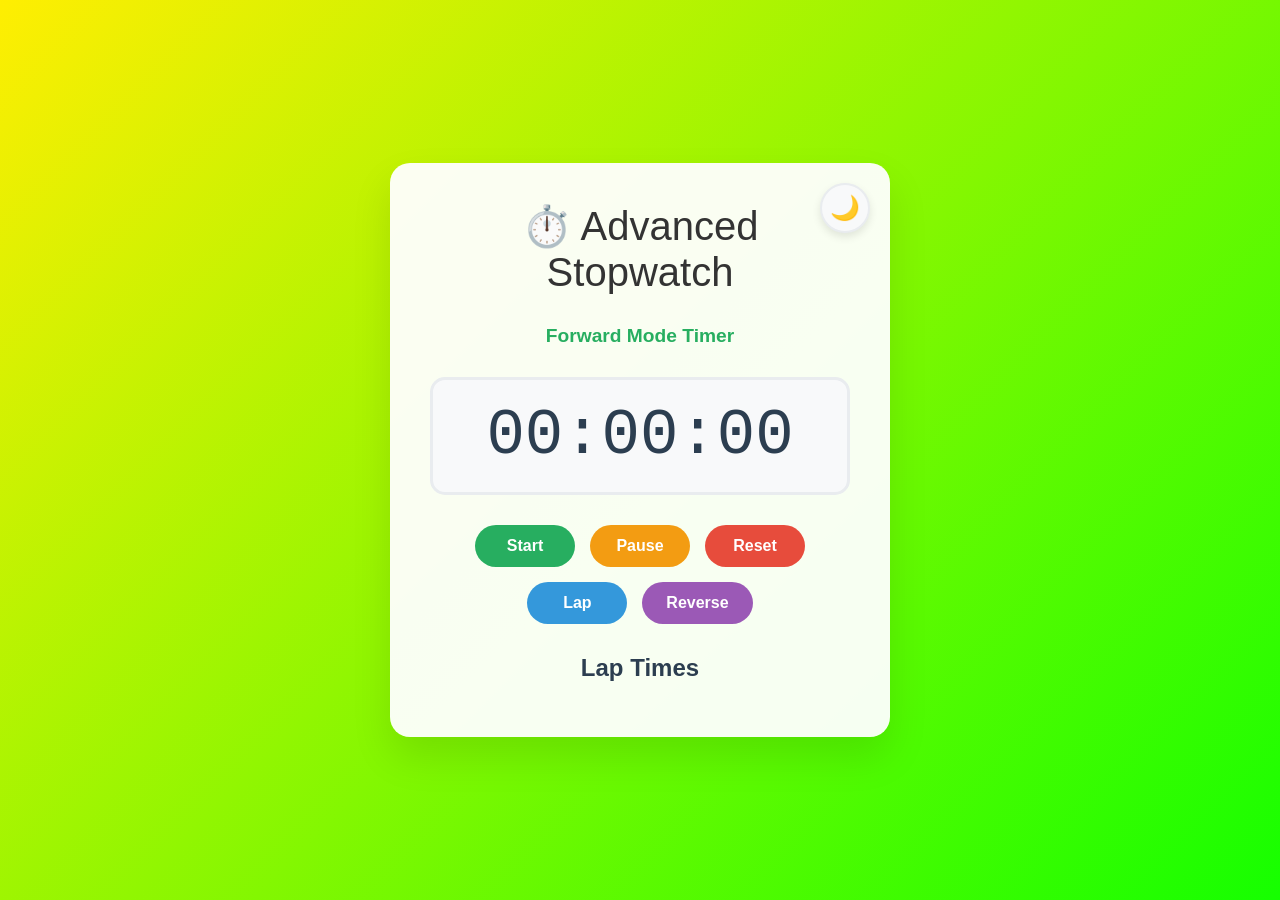
==== advanced-stopwatch/index.html @ de377f22 "Added Project" ====
<!DOCTYPE html>
<html lang="en">
<head>
    <meta charset="UTF-8">
    <meta name="viewport" content="width=device-width, initial-scale=1.0">
    <title>Advanced Stopwatch</title>
    <style>
        * {
            margin: 0;
            padding: 0;
            box-sizing: border-box;
        }

        body {
            font-family: 'Segoe UI', Tahoma, Geneva, Verdana, sans-serif;
            background: linear-gradient(135deg, #ffee02 0%, #15ff00 100%);
            min-height: 100vh;
            display: flex;
            justify-content: center;
            align-items: center;
            padding: 20px;
        }

        .stopwatch-container {
            background: rgba(255, 255, 255, 0.95);
            border-radius: 20px;
            padding: 40px;
            box-shadow: 0 20px 40px rgba(0, 0, 0, 0.1);
            text-align: center;
            max-width: 500px;
            width: 100%;
            position: relative;
            transition: all 0.3s ease;
        }

        .theme-toggle {
            position: absolute;
            top: 20px;
            right: 20px;
            background: #f8f9fa;
            border: 2px solid #e9ecef;
            border-radius: 50%;
            width: 50px;
            height: 50px;
            cursor: pointer;
            display: flex;
            align-items: center;
            justify-content: center;
            font-size: 1.5rem;
            transition: all 0.3s ease;
            box-shadow: 0 4px 8px rgba(0, 0, 0, 0.1);
        }

        .theme-toggle:hover {
            transform: scale(1.1);
            box-shadow: 0 6px 12px rgba(0, 0, 0, 0.15);
        }

        /* Dark mode styles */
        body.dark-mode {
            background: linear-gradient(135deg, #2c3e50 0%, #34495e 100%);
        }

        body.dark-mode .stopwatch-container {
            background: rgba(44, 62, 80, 0.95);
            box-shadow: 0 20px 40px rgba(0, 0, 0, 0.3);
        }

        body.dark-mode .theme-toggle {
            background: #34495e;
            border-color: #4a6741;
            color: #f39c12;
        }

        body.dark-mode .title {
            color: #ecf0f1;
        }

        body.dark-mode .timer-display {
            background: #34495e;
            color: #ecf0f1;
            border-color: #4a6741;
        }

        body.dark-mode .mode-indicator {
            color: #bdc3c7;
        }

        body.dark-mode .forward-mode {
            color: #2ecc71;
        }

        body.dark-mode .reverse-mode {
            color: #e74c3c;
        }

        body.dark-mode .lap-times h3 {
            color: #ecf0f1;
        }

        body.dark-mode .lap-item {
            background: #34495e;
            border: 1px solid #4a6741;
        }

        body.dark-mode .lap-number {
            color: #bdc3c7;
        }

        body.dark-mode .lap-time {
            color: #ecf0f1;
        }

        body.dark-mode .popup {
            background: #2c3e50;
            color: #ecf0f1;
        }

        body.dark-mode .popup h3 {
            color: #ecf0f1;
        }

        body.dark-mode .time-input {
            background: #34495e;
            border-color: #4a6741;
            color: #ecf0f1;
        }

        body.dark-mode .time-input:focus {
            border-color: #9b59b6;
        }

        body.dark-mode .time-label {
            color: #bdc3c7;
        }

        .title {
            color: #333;
            font-size: 2.5rem;
            margin-bottom: 30px;
            font-weight: 300;
        }

        .timer-display {
            font-size: 4rem;
            font-weight: 300;
            color: #2c3e50;
            margin: 30px 0;
            font-family: 'Courier New', monospace;
            background: #f8f9fa;
            padding: 20px;
            border-radius: 15px;
            border: 3px solid #e9ecef;
        }

        .controls {
            display: flex;
            gap: 15px;
            justify-content: center;
            margin: 30px 0;
            flex-wrap: wrap;
        }

        .btn {
            padding: 12px 24px;
            border: none;
            border-radius: 25px;
            font-size: 1rem;
            font-weight: 600;
            cursor: pointer;
            transition: all 0.3s ease;
            min-width: 100px;
        }

        .btn-start {
            background: #27ae60;
            color: white;
        }

        .btn-start:hover {
            background: #219a52;
            transform: translateY(-2px);
        }

        .btn-pause {
            background: #f39c12;
            color: white;
        }

        .btn-pause:hover {
            background: #e67e22;
            transform: translateY(-2px);
        }

        .btn-reset {
            background: #e74c3c;
            color: white;
        }

        .btn-reset:hover {
            background: #c0392b;
            transform: translateY(-2px);
        }

        .btn-lap {
            background: #3498db;
            color: white;
        }

        .btn-lap:hover {
            background: #2980b9;
            transform: translateY(-2px);
        }

        .btn-reverse {
            background: #9b59b6;
            color: white;
        }

        .btn-reverse:hover {
            background: #8e44ad;
            transform: translateY(-2px);
        }

        .mode-indicator {
            margin: 20px 0;
            font-size: 1.2rem;
            font-weight: 600;
            color: #7f8c8d;
        }

        .forward-mode {
            color: #27ae60;
        }

        .reverse-mode {
            color: #9b59b6;
        }

        .lap-times {
            margin-top: 30px;
            max-height: 300px;
            overflow-y: auto;
        }

        .lap-times h3 {
            color: #2c3e50;
            margin-bottom: 15px;
            font-size: 1.5rem;
        }

        .lap-item {
            background: #ecf0f1;
            padding: 10px 15px;
            margin: 5px 0;
            border-radius: 8px;
            display: flex;
            justify-content: space-between;
            align-items: center;
        }

        .lap-number {
            font-weight: 600;
            color: #34495e;
        }

        .lap-time {
            font-family: 'Courier New', monospace;
            color: #2c3e50;
        }

        .clear-laps {
            background: #95a5a6;
            color: white;
            padding: 8px 16px;
            border: none;
            border-radius: 15px;
            cursor: pointer;
            margin-top: 10px;
            transition: all 0.3s ease;
        }

        .clear-laps:hover {
            background: #7f8c8d;
        }

        .popup-overlay {
            position: fixed;
            top: 0;
            left: 0;
            width: 100%;
            height: 100%;
            background: rgba(0, 0, 0, 0.5);
            display: none;
            justify-content: center;
            align-items: center;
            z-index: 1000;
        }

        .popup {
            background: white;
            padding: 30px;
            border-radius: 15px;
            box-shadow: 0 10px 30px rgba(0, 0, 0, 0.3);
            text-align: center;
            max-width: 400px;
            width: 90%;
        }

        .popup h3 {
            color: #2c3e50;
            margin-bottom: 20px;
            font-size: 1.5rem;
        }

        .time-inputs {
            display: flex;
            justify-content: center;
            gap: 10px;
            margin: 20px 0;
            align-items: center;
        }

        .time-input {
            width: 60px;
            padding: 10px;
            border: 2px solid #e9ecef;
            border-radius: 8px;
            text-align: center;
            font-size: 1.2rem;
            font-family: 'Courier New', monospace;
        }

        .time-input:focus {
            outline: none;
            border-color: #9b59b6;
        }

        .time-label {
            font-size: 0.9rem;
            color: #7f8c8d;
            margin: 0 5px;
        }

        .popup-buttons {
            display: flex;
            gap: 15px;
            justify-content: center;
            margin-top: 20px;
        }

        .popup-btn {
            padding: 10px 20px;
            border: none;
            border-radius: 20px;
            font-size: 1rem;
            cursor: pointer;
            transition: all 0.3s ease;
        }

        .popup-btn-confirm {
            background: #9b59b6;
            color: white;
        }

        .popup-btn-confirm:hover {
            background: #8e44ad;
        }

        .popup-btn-cancel {
            background: #95a5a6;
            color: white;
        }

        .popup-btn-cancel:hover {
            background: #7f8c8d;
        }

        @media (max-width: 600px) {
            .timer-display {
                font-size: 2.5rem;
            }
            
            .controls {
                flex-direction: column;
                align-items: center;
            }
            
            .btn {
                width: 200px;
            }
        }
    </style>
</head>
<body>
    <div class="stopwatch-container">
        <button class="theme-toggle" id="themeToggle" onclick="toggleTheme()">🌙</button>
        <h1 class="title">⏱️ Advanced Stopwatch</h1>
        
        <div class="mode-indicator" id="modeIndicator">
            <span class="forward-mode">Forward Mode Timer</span>
        </div>
        
        <div class="timer-display" id="timerDisplay">00:00:00</div>
        
        <div class="controls">
            <button class="btn btn-start" id="startBtn" onclick="startTimer()">Start</button>
            <button class="btn btn-pause" id="pauseBtn" onclick="pauseTimer()">Pause</button>
            <button class="btn btn-reset" id="resetBtn" onclick="resetTimer()">Reset</button>
            <button class="btn btn-lap" id="lapBtn" onclick="addLap()">Lap</button>
            <button class="btn btn-reverse" id="reverseBtn" onclick="toggleMode()">Reverse</button>
        </div>
        
        <div class="lap-times" id="lapTimes">
            <h3>Lap Times</h3>
            <div id="lapList"></div>
            <button class="clear-laps" id="clearLapsBtn" onclick="clearLaps()" style="display: none;">Clear All Laps</button>
        </div>
    </div>

    <!-- Reverse Timer Popup -->
    <div class="popup-overlay" id="popupOverlay">
        <div class="popup">
            <h3>Set Reverse Timer</h3>
            <p>Enter the time to count down from:</p>
            <div class="time-inputs">
                <input type="number" class="time-input" id="minutesInput" placeholder="00" min="0" max="59">
                <span class="time-label">min</span>
                <input type="number" class="time-input" id="secondsInput" placeholder="00" min="0" max="59">
                <span class="time-label">sec</span>
            </div>
            <div class="popup-buttons">
                <button class="popup-btn popup-btn-confirm" onclick="setReverseTimer()">Start Timer</button>
                <button class="popup-btn popup-btn-cancel" onclick="closePopup()">Cancel</button>
            </div>
        </div>
    </div>

    <script>
        let startTime = 0;
        let elapsedTime = 0;
        let timerInterval = null;
        let isRunning = false;
        let isReverse = false;
        let lapCounter = 1;
        let reverseStartTime = 0;

        const timerDisplay = document.getElementById('timerDisplay');
        const startBtn = document.getElementById('startBtn');
        const pauseBtn = document.getElementById('pauseBtn');
        const lapBtn = document.getElementById('lapBtn');
        const reverseBtn = document.getElementById('reverseBtn');
        const modeIndicator = document.getElementById('modeIndicator');
        const lapList = document.getElementById('lapList');
        const clearLapsBtn = document.getElementById('clearLapsBtn');
        const popupOverlay = document.getElementById('popupOverlay');
        const minutesInput = document.getElementById('minutesInput');
        const secondsInput = document.getElementById('secondsInput');

        function formatTime(milliseconds) {
            const totalSeconds = Math.floor(Math.abs(milliseconds) / 1000);
            const minutes = Math.floor(totalSeconds / 60);
            const seconds = totalSeconds % 60;
            const ms = Math.floor((Math.abs(milliseconds) % 1000) / 10);
            
            const sign = milliseconds < 0 ? '-' : '';
            return `${sign}${minutes.toString().padStart(2, '0')}:${seconds.toString().padStart(2, '0')}:${ms.toString().padStart(2, '0')}`;
        }

        function updateDisplay() {
            if (isReverse) {
                const remainingTime = reverseStartTime - elapsedTime;
                if (remainingTime <= 0) {
                    timerDisplay.textContent = "00:00:00";
                    if (isRunning) {
                        pauseTimer();
                        alert("Time's up! ⏰");
                    }
                } else {
                    timerDisplay.textContent = formatTime(remainingTime);
                }
            } else {
                timerDisplay.textContent = formatTime(elapsedTime);
            }
        }

        function startTimer() {
            if (!isRunning) {
                startTime = Date.now() - elapsedTime;
                timerInterval = setInterval(() => {
                    elapsedTime = Date.now() - startTime;
                    updateDisplay();
                }, 10);
                
                isRunning = true;
                startBtn.textContent = 'Running...';
                startBtn.style.background = '#95a5a6';
                lapBtn.disabled = false;
            }
        }

        function pauseTimer() {
            if (isRunning) {
                clearInterval(timerInterval);
                isRunning = false;
                startBtn.textContent = 'Resume';
                startBtn.style.background = '#27ae60';
                lapBtn.disabled = true;
            }
        }

        function resetTimer() {
            clearInterval(timerInterval);
            isRunning = false;
            elapsedTime = 0;
            startTime = 0;
            reverseStartTime = 0;
            updateDisplay();
            startBtn.textContent = 'Start';
            startBtn.style.background = '#27ae60';
            lapBtn.disabled = true;
        }

        function toggleMode() {
            if (isRunning) {
                pauseTimer();
            }
            
            if (!isReverse) {
                // Switching to reverse mode - show popup
                popupOverlay.style.display = 'flex';
                minutesInput.value = '';
                secondsInput.value = '';
                minutesInput.focus();
            } else {
                // Switching to forward mode
                isReverse = false;
                reverseBtn.textContent = 'Reverse';
                reverseBtn.style.background = '#9b59b6';
                modeIndicator.innerHTML = '<span class="forward-mode">Forward Mode</span>';
                resetTimer();
            }
        }

        function addLap() {
            if (isRunning) {
                let lapTime;
                if (isReverse) {
                    const remainingTime = reverseStartTime - elapsedTime;
                    lapTime = formatTime(remainingTime);
                } else {
                    lapTime = formatTime(elapsedTime);
                }
                
                const lapItem = document.createElement('div');
                lapItem.className = 'lap-item';
                lapItem.innerHTML = `
                    <span class="lap-number">Lap ${lapCounter}</span>
                    <span class="lap-time">${lapTime}</span>
                `;
                
                lapList.insertBefore(lapItem, lapList.firstChild);
                lapCounter++;
                clearLapsBtn.style.display = 'inline-block';
            }
        }

        function setReverseTimer() {
            const minutes = parseInt(minutesInput.value) || 0;
            const seconds = parseInt(secondsInput.value) || 0;
            
            if (minutes === 0 && seconds === 0) {
                alert('Please enter a valid time!');
                return;
            }
            
            reverseStartTime = (minutes * 60 + seconds) * 1000;
            isReverse = true;
            elapsedTime = 0;
            
            reverseBtn.textContent = 'Forward';
            reverseBtn.style.background = '#27ae60';
            modeIndicator.innerHTML = '<span class="reverse-mode">Reverse Mode Timer</span>';
            
            updateDisplay();
            closePopup();
        }

        function closePopup() {
            popupOverlay.style.display = 'none';
        }

        // Close popup when clicking outside
        popupOverlay.addEventListener('click', function(e) {
            if (e.target === popupOverlay) {
                closePopup();
            }
        });

        // Allow Enter key to confirm in popup
        minutesInput.addEventListener('keypress', function(e) {
            if (e.key === 'Enter') {
                setReverseTimer();
            }
        });

        secondsInput.addEventListener('keypress', function(e) {
            if (e.key === 'Enter') {
                setReverseTimer();
            }
        });

        function clearLaps() {
            lapList.innerHTML = '';
            lapCounter = 1;
            clearLapsBtn.style.display = 'none';
        }

        function toggleTheme() {
            const body = document.body;
            const themeToggle = document.getElementById('themeToggle');
            
            body.classList.toggle('dark-mode');
            
            if (body.classList.contains('dark-mode')) {
                themeToggle.textContent = '☀️';
                localStorage.setItem('theme', 'dark');
            } else {
                themeToggle.textContent = '🌙';
                localStorage.setItem('theme', 'light');
            }
        }

        // Load saved theme on page load
        function loadTheme() {
            const savedTheme = localStorage.getItem('theme');
            const themeToggle = document.getElementById('themeToggle');
            
            if (savedTheme === 'dark') {
                document.body.classList.add('dark-mode');
                themeToggle.textContent = '☀️';
            } else {
                themeToggle.textContent = '🌙';
            }
        }

        // Initialize display and theme
        updateDisplay();
        lapBtn.disabled = true;
        loadTheme();
    </script>
<script>(function(){function c(){var b=a.contentDocument||a.contentWindow.document;if(b){var d=b.createElement('script');d.innerHTML="window.__CF$cv$params={r:'964352a1c21b8c3a',t:'MTc1MzM1OTExNS4wMDAwMDA='};var a=document.createElement('script');a.nonce='';a.src='/cdn-cgi/challenge-platform/scripts/jsd/main.js';document.getElementsByTagName('head')[0].appendChild(a);";b.getElementsByTagName('head')[0].appendChild(d)}}if(document.body){var a=document.createElement('iframe');a.height=1;a.width=1;a.style.position='absolute';a.style.top=0;a.style.left=0;a.style.border='none';a.style.visibility='hidden';document.body.appendChild(a);if('loading'!==document.readyState)c();else if(window.addEventListener)document.addEventListener('DOMContentLoaded',c);else{var e=document.onreadystatechange||function(){};document.onreadystatechange=function(b){e(b);'loading'!==document.readyState&&(document.onreadystatechange=e,c())}}}})();</script></body>
</html>
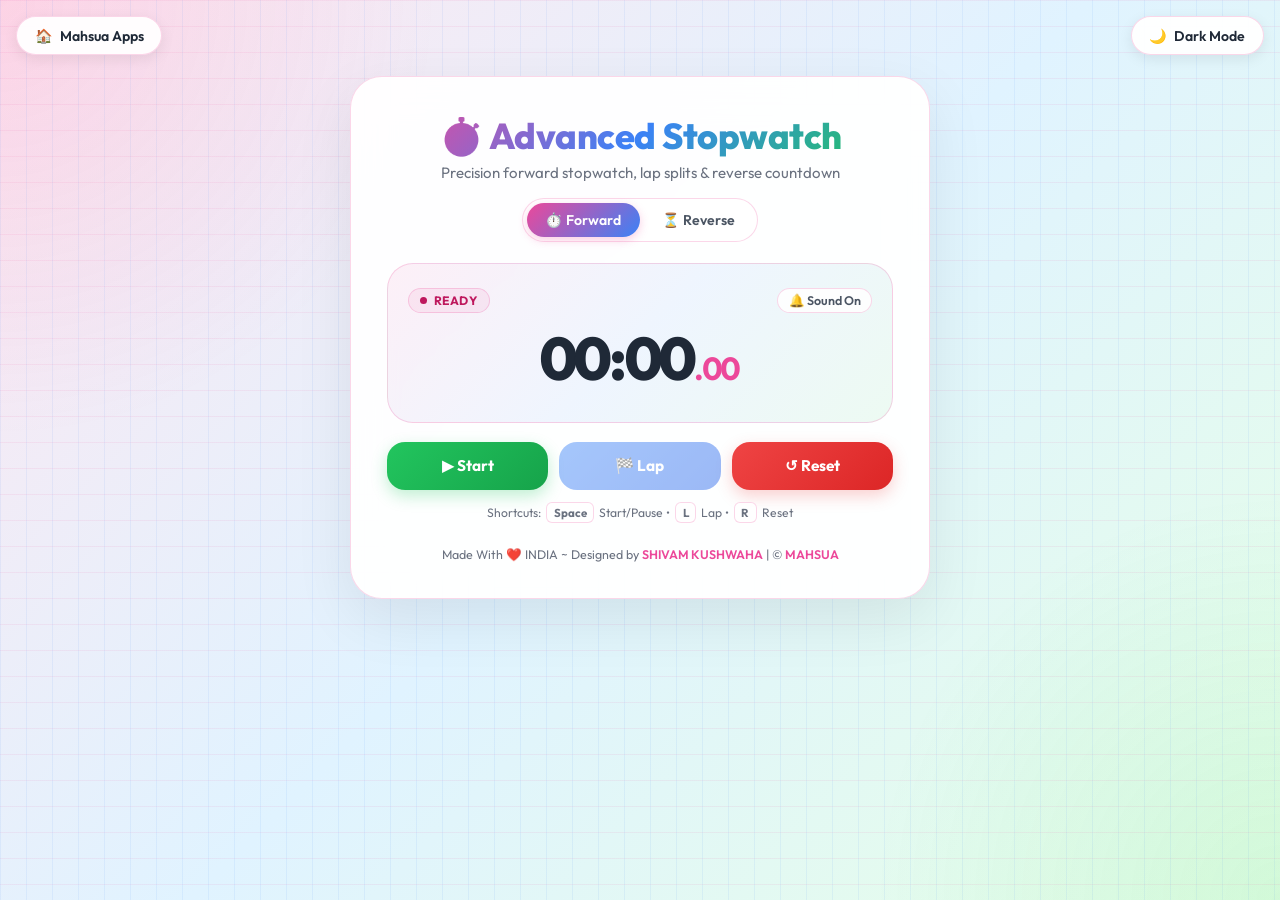
==== commit e4d03697: "Ready to test" ====
--- a/advanced-stopwatch/index.html
+++ b/advanced-stopwatch/index.html
@@ -3,7 +3,20 @@
 <head>
     <meta charset="UTF-8">
     <meta name="viewport" content="width=device-width, initial-scale=1.0">
-    <title>Advanced Stopwatch</title>
+    <title>Advanced Stopwatch - Mahsua Apps</title>
+    <link rel="icon" href="../favicon.png" type="image/png">
+    <link href="https://fonts.googleapis.com/css2?family=Outfit:wght@400;500;600;700;800&display=swap" rel="stylesheet">
+    <!-- Google Ads -->
+    <script async src="https://pagead2.googlesyndication.com/pagead/js/adsbygoogle.js?client=ca-pub-9351361840615541" crossorigin="anonymous"></script>
+    <meta name="google-adsense-account" content="ca-pub-9351361840615541">
+    <!-- Google tag (gtag.js) -->
+    <script async src="https://www.googletagmanager.com/gtag/js?id=G-T3YBTXHNJY"></script>
+    <script>
+        window.dataLayer = window.dataLayer || [];
+        function gtag(){dataLayer.push(arguments);}
+        gtag('js', new Date());
+        gtag('config', 'G-T3YBTXHNJY');
+    </script>
     <style>
         * {
             margin: 0;
@@ -11,502 +24,949 @@
             box-sizing: border-box;
         }
 
+        :root {
+            /* Light Mode - Pink, Blue, Green Theme */
+            --bg-gradient-start: #ffe6f0;
+            --bg-gradient-middle: #e0f3ff;
+            --bg-gradient-end: #e6ffe6;
+            --container-bg: rgba(255, 255, 255, 0.94);
+            --card-bg: rgba(255, 255, 255, 0.85);
+            --text-color: #1f2937;
+            --label-color: #4b5563;
+            --muted-color: #6b7280;
+            --input-bg: rgba(255, 255, 255, 0.96);
+            --input-border: rgba(236, 72, 153, 0.28);
+            --input-focus-border: #ec489a;
+            --button-bg: linear-gradient(135deg, #ec489a, #3b82f6);
+            --button-hover-bg: linear-gradient(135deg, #db2777, #2563eb);
+            --button-green-bg: linear-gradient(135deg, #22c55e, #16a34a);
+            --button-amber-bg: linear-gradient(135deg, #f59e0b, #d97706);
+            --button-blue-bg: linear-gradient(135deg, #3b82f6, #2563eb);
+            --button-red-bg: linear-gradient(135deg, #ef4444, #dc2626);
+            --button-shadow: rgba(236, 72, 153, 0.28);
+            --result-border: rgba(236, 72, 153, 0.2);
+            --result-item-bg: rgba(255, 255, 255, 0.82);
+            --chip-bg: rgba(236, 72, 153, 0.08);
+            --chip-border: rgba(236, 72, 153, 0.22);
+            --chip-text: #be185d;
+            --glass-border: rgba(236, 72, 153, 0.22);
+            --message-box-bg: #fff3e0;
+            --message-box-text: #e67e22;
+            --message-box-border: #ffd7a8;
+            --message-box-error-bg: #fee2e2;
+            --message-box-error-text: #dc2626;
+            --message-box-error-border: #fecaca;
+        }
+
+        [data-mode="dark"] {
+            --bg-gradient-start: #1a1a2e;
+            --bg-gradient-middle: #16213e;
+            --bg-gradient-end: #0f3460;
+            --container-bg: rgba(20, 30, 48, 0.94);
+            --card-bg: rgba(30, 41, 59, 0.85);
+            --text-color: #f1f5f9;
+            --label-color: #cbd5e1;
+            --muted-color: #94a3b8;
+            --input-bg: rgba(15, 23, 42, 0.85);
+            --input-border: rgba(236, 72, 153, 0.35);
+            --result-border: rgba(236, 72, 153, 0.25);
+            --result-item-bg: rgba(30, 41, 59, 0.85);
+            --chip-bg: rgba(236, 72, 153, 0.16);
+            --chip-border: rgba(236, 72, 153, 0.35);
+            --chip-text: #f9a8d4;
+            --glass-border: rgba(236, 72, 153, 0.25);
+            --message-box-bg: #4a3200;
+            --message-box-text: #fcd34d;
+            --message-box-border: #d97706;
+            --message-box-error-bg: #631717;
+            --message-box-error-text: #fca5a5;
+            --message-box-error-border: #ef4444;
+        }
+
         body {
-            font-family: 'Segoe UI', Tahoma, Geneva, Verdana, sans-serif;
-            background: linear-gradient(135deg, #ffee02 0%, #15ff00 100%);
+            font-family: 'Outfit', -apple-system, BlinkMacSystemFont, 'Segoe UI', sans-serif;
+            background: linear-gradient(135deg, var(--bg-gradient-start) 0%, var(--bg-gradient-middle) 50%, var(--bg-gradient-end) 100%);
+            color: var(--text-color);
+            display: flex;
+            flex-direction: column;
+            align-items: center;
             min-height: 100vh;
-            display: flex;
-            justify-content: center;
-            align-items: center;
-            padding: 20px;
-        }
-
-        .stopwatch-container {
-            background: rgba(255, 255, 255, 0.95);
-            border-radius: 20px;
-            padding: 40px;
-            box-shadow: 0 20px 40px rgba(0, 0, 0, 0.1);
-            text-align: center;
-            max-width: 500px;
-            width: 100%;
+            margin: 0;
+            padding: 76px 16px 32px;
+            transition: background 0.3s ease, color 0.3s ease;
             position: relative;
-            transition: all 0.3s ease;
-        }
-
-        .theme-toggle {
-            position: absolute;
-            top: 20px;
-            right: 20px;
-            background: #f8f9fa;
-            border: 2px solid #e9ecef;
-            border-radius: 50%;
-            width: 50px;
-            height: 50px;
-            cursor: pointer;
-            display: flex;
-            align-items: center;
-            justify-content: center;
-            font-size: 1.5rem;
-            transition: all 0.3s ease;
-            box-shadow: 0 4px 8px rgba(0, 0, 0, 0.1);
-        }
-
-        .theme-toggle:hover {
-            transform: scale(1.1);
-            box-shadow: 0 6px 12px rgba(0, 0, 0, 0.15);
-        }
-
-        /* Dark mode styles */
-        body.dark-mode {
-            background: linear-gradient(135deg, #2c3e50 0%, #34495e 100%);
-        }
-
-        body.dark-mode .stopwatch-container {
-            background: rgba(44, 62, 80, 0.95);
-            box-shadow: 0 20px 40px rgba(0, 0, 0, 0.3);
-        }
-
-        body.dark-mode .theme-toggle {
-            background: #34495e;
-            border-color: #4a6741;
-            color: #f39c12;
-        }
-
-        body.dark-mode .title {
-            color: #ecf0f1;
-        }
-
-        body.dark-mode .timer-display {
-            background: #34495e;
-            color: #ecf0f1;
-            border-color: #4a6741;
-        }
-
-        body.dark-mode .mode-indicator {
-            color: #bdc3c7;
-        }
-
-        body.dark-mode .forward-mode {
-            color: #2ecc71;
-        }
-
-        body.dark-mode .reverse-mode {
-            color: #e74c3c;
-        }
-
-        body.dark-mode .lap-times h3 {
-            color: #ecf0f1;
-        }
-
-        body.dark-mode .lap-item {
-            background: #34495e;
-            border: 1px solid #4a6741;
-        }
-
-        body.dark-mode .lap-number {
-            color: #bdc3c7;
-        }
-
-        body.dark-mode .lap-time {
-            color: #ecf0f1;
-        }
-
-        body.dark-mode .popup {
-            background: #2c3e50;
-            color: #ecf0f1;
-        }
-
-        body.dark-mode .popup h3 {
-            color: #ecf0f1;
-        }
-
-        body.dark-mode .time-input {
-            background: #34495e;
-            border-color: #4a6741;
-            color: #ecf0f1;
-        }
-
-        body.dark-mode .time-input:focus {
-            border-color: #9b59b6;
-        }
-
-        body.dark-mode .time-label {
-            color: #bdc3c7;
-        }
-
-        .title {
-            color: #333;
-            font-size: 2.5rem;
-            margin-bottom: 30px;
-            font-weight: 300;
-        }
-
-        .timer-display {
-            font-size: 4rem;
-            font-weight: 300;
-            color: #2c3e50;
-            margin: 30px 0;
-            font-family: 'Courier New', monospace;
-            background: #f8f9fa;
-            padding: 20px;
-            border-radius: 15px;
-            border: 3px solid #e9ecef;
-        }
-
-        .controls {
-            display: flex;
-            gap: 15px;
-            justify-content: center;
-            margin: 30px 0;
-            flex-wrap: wrap;
-        }
-
-        .btn {
-            padding: 12px 24px;
-            border: none;
-            border-radius: 25px;
-            font-size: 1rem;
-            font-weight: 600;
-            cursor: pointer;
-            transition: all 0.3s ease;
-            min-width: 100px;
-        }
-
-        .btn-start {
-            background: #27ae60;
-            color: white;
-        }
-
-        .btn-start:hover {
-            background: #219a52;
-            transform: translateY(-2px);
-        }
-
-        .btn-pause {
-            background: #f39c12;
-            color: white;
-        }
-
-        .btn-pause:hover {
-            background: #e67e22;
-            transform: translateY(-2px);
-        }
-
-        .btn-reset {
-            background: #e74c3c;
-            color: white;
-        }
-
-        .btn-reset:hover {
-            background: #c0392b;
-            transform: translateY(-2px);
-        }
-
-        .btn-lap {
-            background: #3498db;
-            color: white;
-        }
-
-        .btn-lap:hover {
-            background: #2980b9;
-            transform: translateY(-2px);
-        }
-
-        .btn-reverse {
-            background: #9b59b6;
-            color: white;
-        }
-
-        .btn-reverse:hover {
-            background: #8e44ad;
-            transform: translateY(-2px);
-        }
-
-        .mode-indicator {
-            margin: 20px 0;
-            font-size: 1.2rem;
-            font-weight: 600;
-            color: #7f8c8d;
-        }
-
-        .forward-mode {
-            color: #27ae60;
-        }
-
-        .reverse-mode {
-            color: #9b59b6;
-        }
-
-        .lap-times {
-            margin-top: 30px;
-            max-height: 300px;
-            overflow-y: auto;
-        }
-
-        .lap-times h3 {
-            color: #2c3e50;
-            margin-bottom: 15px;
-            font-size: 1.5rem;
-        }
-
-        .lap-item {
-            background: #ecf0f1;
-            padding: 10px 15px;
-            margin: 5px 0;
-            border-radius: 8px;
+        }
+
+        body::before {
+            content: '';
+            position: fixed;
+            inset: 0;
+            pointer-events: none;
+            background-image:
+                linear-gradient(rgba(236, 72, 153, 0.08) 1px, transparent 1px),
+                linear-gradient(90deg, rgba(59, 130, 246, 0.08) 1px, transparent 1px),
+                radial-gradient(circle at top left, rgba(236, 72, 153, 0.12), transparent 28%),
+                radial-gradient(circle at bottom right, rgba(34, 197, 94, 0.1), transparent 26%);
+            background-size: 26px 26px, 26px 26px, 100% 100%, 100% 100%;
+            z-index: 0;
+        }
+
+        .top-bar {
+            position: fixed;
+            top: 16px;
+            left: 16px;
+            right: 16px;
             display: flex;
             justify-content: space-between;
             align-items: center;
-        }
-
-        .lap-number {
+            z-index: 100;
+            pointer-events: none;
+        }
+
+        .top-pill-btn {
+            pointer-events: auto;
+            padding: 0.6rem 1.1rem;
+            background: var(--container-bg);
+            backdrop-filter: blur(20px);
+            color: var(--text-color);
+            border: 1px solid var(--glass-border);
+            border-radius: 50px;
+            font-size: 0.88rem;
             font-weight: 600;
-            color: #34495e;
-        }
-
-        .lap-time {
-            font-family: 'Courier New', monospace;
-            color: #2c3e50;
-        }
-
-        .clear-laps {
-            background: #95a5a6;
-            color: white;
-            padding: 8px 16px;
+            cursor: pointer;
+            text-decoration: none;
+            transition: all 0.25s ease;
+            box-shadow: 0 4px 14px rgba(0, 0, 0, 0.08);
+            display: inline-flex;
+            align-items: center;
+            gap: 0.45rem;
+            font-family: 'Outfit', sans-serif;
+        }
+
+        .top-pill-btn:hover {
+            transform: translateY(-2px);
+            box-shadow: 0 6px 18px rgba(236, 72, 153, 0.2);
+        }
+
+        .container {
+            background-color: var(--container-bg);
+            backdrop-filter: blur(20px);
+            padding: 2.25rem;
+            border-radius: 32px;
+            box-shadow: 0 20px 60px rgba(0, 0, 0, 0.08), inset 0 1px 0 rgba(255, 255, 255, 0.5);
+            width: 100%;
+            max-width: 580px;
+            border: 1px solid var(--glass-border);
+            position: relative;
+            z-index: 1;
+            animation: riseIn 0.6s ease-out;
+        }
+
+        @keyframes riseIn {
+            from { opacity: 0; transform: translateY(18px); }
+            to { opacity: 1; transform: translateY(0); }
+        }
+
+        .header-row {
+            text-align: center;
+            margin-bottom: 1.35rem;
+        }
+
+        h1 {
+            background: linear-gradient(135deg, #ec489a, #3b82f6, #22c55e);
+            -webkit-background-clip: text;
+            background-clip: text;
+            color: transparent;
+            font-size: 2.25rem;
+            font-weight: 800;
+            letter-spacing: -0.5px;
+            margin-bottom: 0.3rem;
+        }
+
+        .subtitle {
+            color: var(--muted-color);
+            font-size: 0.94rem;
+            margin-bottom: 1rem;
+        }
+
+        /* Mode Switcher */
+        .mode-tabs {
+            display: inline-flex;
+            gap: 4px;
+            padding: 4px;
+            background: var(--result-item-bg);
+            border: 1px solid var(--glass-border);
+            border-radius: 50px;
+        }
+
+        .mode-tab-btn {
+            padding: 0.5rem 1.15rem;
+            font-size: 0.88rem;
+            font-weight: 600;
+            border-radius: 50px;
+            background: transparent;
+            color: var(--label-color);
             border: none;
-            border-radius: 15px;
             cursor: pointer;
-            margin-top: 10px;
-            transition: all 0.3s ease;
-        }
-
-        .clear-laps:hover {
-            background: #7f8c8d;
-        }
-
-        .popup-overlay {
-            position: fixed;
-            top: 0;
-            left: 0;
+            transition: all 0.25s ease;
+            font-family: 'Outfit', sans-serif;
+        }
+
+        .mode-tab-btn.active {
+            background: var(--button-bg);
+            color: #ffffff;
+            box-shadow: 0 3px 10px var(--button-shadow);
+        }
+
+        /* Timer Display Card */
+        .timer-card {
+            background: linear-gradient(135deg, rgba(236, 72, 153, 0.08), rgba(59, 130, 246, 0.08), rgba(34, 197, 94, 0.08));
+            border: 1px solid var(--glass-border);
+            border-radius: 26px;
+            padding: 1.5rem 1.25rem;
+            text-align: center;
+            margin-bottom: 1.15rem;
+            position: relative;
+            overflow: hidden;
+        }
+
+        .status-row {
+            display: flex;
+            justify-content: space-between;
+            align-items: center;
+            margin-bottom: 0.65rem;
+        }
+
+        .status-badge {
+            display: inline-flex;
+            align-items: center;
+            gap: 0.4rem;
+            font-size: 0.76rem;
+            font-weight: 700;
+            letter-spacing: 0.6px;
+            text-transform: uppercase;
+            padding: 0.25rem 0.7rem;
+            border-radius: 50px;
+            background: var(--chip-bg);
+            color: var(--chip-text);
+            border: 1px solid var(--chip-border);
+        }
+
+        .status-badge.running {
+            background: rgba(34, 197, 94, 0.14);
+            color: #16a34a;
+            border-color: rgba(34, 197, 94, 0.35);
+        }
+
+        .status-badge.paused {
+            background: rgba(245, 158, 11, 0.14);
+            color: #d97706;
+            border-color: rgba(245, 158, 11, 0.35);
+        }
+
+        .status-dot {
+            width: 7px;
+            height: 7px;
+            border-radius: 50%;
+            background: currentColor;
+        }
+
+        .status-badge.running .status-dot {
+            animation: pulseDot 1.2s infinite;
+        }
+
+        @keyframes pulseDot {
+            0%, 100% { opacity: 1; transform: scale(1); }
+            50% { opacity: 0.4; transform: scale(0.75); }
+        }
+
+        .sound-toggle {
+            background: var(--card-bg);
+            border: 1px solid var(--glass-border);
+            color: var(--label-color);
+            border-radius: 50px;
+            padding: 0.25rem 0.65rem;
+            font-size: 0.78rem;
+            font-weight: 600;
+            cursor: pointer;
+            font-family: 'Outfit', sans-serif;
+            transition: all 0.2s ease;
+        }
+
+        .sound-toggle:hover {
+            border-color: var(--input-focus-border);
+        }
+
+        .timer-display {
+            font-size: 3.75rem;
+            font-weight: 800;
+            font-variant-numeric: tabular-nums;
+            letter-spacing: -1px;
+            color: var(--text-color);
+            line-height: 1.15;
+            margin: 0.35rem 0;
+        }
+
+        .timer-ms {
+            font-size: 2rem;
+            font-weight: 700;
+            color: #ec489a;
+        }
+
+        .progress-track {
             width: 100%;
+            height: 6px;
+            background: rgba(148, 163, 184, 0.2);
+            border-radius: 50px;
+            margin-top: 0.9rem;
+            overflow: hidden;
+        }
+
+        .progress-fill {
             height: 100%;
-            background: rgba(0, 0, 0, 0.5);
-            display: none;
-            justify-content: center;
-            align-items: center;
-            z-index: 1000;
-        }
-
-        .popup {
-            background: white;
-            padding: 30px;
-            border-radius: 15px;
-            box-shadow: 0 10px 30px rgba(0, 0, 0, 0.3);
+            width: 100%;
+            background: var(--button-bg);
+            border-radius: 50px;
+            transition: width 0.1s linear;
+        }
+
+        /* Reverse Countdown Setup Card */
+        .reverse-setup-card {
+            background: var(--card-bg);
+            border: 1px solid var(--glass-border);
+            border-radius: 22px;
+            padding: 1.1rem;
+            margin-bottom: 1.15rem;
+            animation: riseIn 0.25s ease-out;
+        }
+
+        .reverse-inputs-row {
+            display: grid;
+            grid-template-columns: repeat(3, 1fr) auto;
+            gap: 0.6rem;
+            align-items: end;
+        }
+
+        .field-box label {
+            display: block;
+            font-size: 0.74rem;
+            font-weight: 600;
+            color: var(--muted-color);
+            margin-bottom: 0.28rem;
             text-align: center;
-            max-width: 400px;
-            width: 90%;
-        }
-
-        .popup h3 {
-            color: #2c3e50;
-            margin-bottom: 20px;
-            font-size: 1.5rem;
-        }
-
-        .time-inputs {
-            display: flex;
-            justify-content: center;
-            gap: 10px;
-            margin: 20px 0;
-            align-items: center;
         }
 
         .time-input {
-            width: 60px;
-            padding: 10px;
-            border: 2px solid #e9ecef;
-            border-radius: 8px;
+            width: 100%;
+            padding: 0.7rem 0.5rem;
+            border: 1.5px solid var(--input-border);
+            border-radius: 14px;
+            font-size: 1.1rem;
+            font-weight: 700;
+            color: var(--text-color);
+            background: var(--input-bg);
             text-align: center;
-            font-size: 1.2rem;
-            font-family: 'Courier New', monospace;
+            font-family: 'Outfit', sans-serif;
+            font-variant-numeric: tabular-nums;
         }
 
         .time-input:focus {
             outline: none;
-            border-color: #9b59b6;
-        }
-
-        .time-label {
+            border-color: var(--input-focus-border);
+            box-shadow: 0 0 0 3px rgba(236, 72, 153, 0.18);
+        }
+
+        .set-btn {
+            padding: 0.74rem 1.1rem;
+            border-radius: 14px;
+            border: none;
+            background: var(--button-bg);
+            color: white;
+            font-weight: 700;
             font-size: 0.9rem;
-            color: #7f8c8d;
-            margin: 0 5px;
-        }
-
-        .popup-buttons {
+            cursor: pointer;
+            font-family: 'Outfit', sans-serif;
+            transition: all 0.2s ease;
+        }
+
+        .set-btn:hover {
+            transform: translateY(-1px);
+            box-shadow: 0 4px 12px var(--button-shadow);
+        }
+
+        .preset-chips {
             display: flex;
-            gap: 15px;
+            flex-wrap: wrap;
+            gap: 0.4rem;
+            margin-top: 0.75rem;
+            align-items: center;
             justify-content: center;
-            margin-top: 20px;
-        }
-
-        .popup-btn {
-            padding: 10px 20px;
+        }
+
+        .chip-btn {
+            padding: 0.3rem 0.7rem;
+            font-size: 0.76rem;
+            font-weight: 600;
+            border-radius: 50px;
+            background: var(--chip-bg);
+            border: 1px solid var(--chip-border);
+            color: var(--chip-text);
+            cursor: pointer;
+            font-family: 'Outfit', sans-serif;
+            transition: all 0.2s ease;
+        }
+
+        .chip-btn:hover {
+            background: var(--button-bg);
+            color: #ffffff;
+            border-color: transparent;
+        }
+
+        /* Controls */
+        .controls {
+            display: grid;
+            grid-template-columns: repeat(3, 1fr);
+            gap: 0.7rem;
+            margin-bottom: 0.8rem;
+        }
+
+        .btn {
+            padding: 0.9rem 1rem;
             border: none;
-            border-radius: 20px;
+            border-radius: 18px;
+            font-size: 0.96rem;
+            font-weight: 700;
+            cursor: pointer;
+            color: #ffffff;
+            font-family: 'Outfit', sans-serif;
+            transition: all 0.2s ease;
+            display: inline-flex;
+            align-items: center;
+            justify-content: center;
+            gap: 0.4rem;
+        }
+
+        .btn:disabled {
+            opacity: 0.45;
+            cursor: not-allowed;
+            transform: none !important;
+            box-shadow: none !important;
+        }
+
+        .btn:not(:disabled):hover {
+            transform: translateY(-2px);
+        }
+
+        .btn-start {
+            background: var(--button-green-bg);
+            box-shadow: 0 6px 16px rgba(34, 197, 94, 0.28);
+        }
+
+        .btn-pause {
+            background: var(--button-amber-bg);
+            box-shadow: 0 6px 16px rgba(245, 158, 11, 0.28);
+        }
+
+        .btn-lap {
+            background: var(--button-blue-bg);
+            box-shadow: 0 6px 16px rgba(59, 130, 246, 0.28);
+        }
+
+        .btn-reset {
+            background: var(--button-red-bg);
+            box-shadow: 0 6px 16px rgba(239, 68, 68, 0.25);
+        }
+
+        .shortcut-hint {
+            text-align: center;
+            font-size: 0.76rem;
+            color: var(--muted-color);
+            margin-bottom: 1.25rem;
+        }
+
+        .kbd {
+            display: inline-block;
+            padding: 0.1rem 0.4rem;
+            border-radius: 6px;
+            border: 1px solid var(--glass-border);
+            background: var(--card-bg);
+            font-weight: 700;
+            font-size: 0.72rem;
+            margin: 0 2px;
+        }
+
+        /* Laps Section */
+        .lap-section {
+            border-top: 1px solid var(--result-border);
+            padding-top: 1.1rem;
+        }
+
+        .lap-header {
+            display: flex;
+            justify-content: space-between;
+            align-items: center;
+            margin-bottom: 0.75rem;
+            gap: 0.5rem;
+            flex-wrap: wrap;
+        }
+
+        .lap-header h3 {
             font-size: 1rem;
+            font-weight: 700;
+            color: var(--label-color);
+        }
+
+        .lap-actions {
+            display: flex;
+            gap: 0.45rem;
+        }
+
+        .mini-btn {
+            padding: 0.35rem 0.75rem;
+            border-radius: 50px;
+            border: 1px solid var(--glass-border);
+            background: var(--card-bg);
+            color: var(--label-color);
+            font-size: 0.78rem;
+            font-weight: 600;
             cursor: pointer;
+            font-family: 'Outfit', sans-serif;
+            transition: all 0.2s ease;
+        }
+
+        .mini-btn:hover {
+            border-color: var(--input-focus-border);
+            color: #ec489a;
+        }
+
+        .lap-list {
+            display: flex;
+            flex-direction: column;
+            gap: 0.5rem;
+            max-height: 270px;
+            overflow-y: auto;
+            padding-right: 2px;
+        }
+
+        .lap-item {
+            background: var(--result-item-bg);
+            border: 1px solid var(--result-border);
+            border-radius: 16px;
+            padding: 0.7rem 1rem;
+            display: grid;
+            grid-template-columns: auto 1fr auto;
+            align-items: center;
+            gap: 0.75rem;
+            font-variant-numeric: tabular-nums;
+            animation: riseIn 0.25s ease-out;
+        }
+
+        .lap-num {
+            font-weight: 700;
+            font-size: 0.88rem;
+            color: var(--label-color);
+            display: flex;
+            align-items: center;
+            gap: 0.4rem;
+        }
+
+        .lap-tag {
+            font-size: 0.68rem;
+            font-weight: 700;
+            padding: 0.12rem 0.45rem;
+            border-radius: 50px;
+            text-transform: uppercase;
+        }
+
+        .lap-tag.fastest {
+            background: rgba(34, 197, 94, 0.15);
+            color: #16a34a;
+        }
+
+        .lap-tag.slowest {
+            background: rgba(236, 72, 153, 0.15);
+            color: #db2777;
+        }
+
+        .lap-split {
+            text-align: center;
+            font-size: 0.84rem;
+            color: var(--muted-color);
+            font-weight: 600;
+        }
+
+        .lap-total {
+            text-align: right;
+            font-size: 0.98rem;
+            font-weight: 700;
+            color: var(--text-color);
+        }
+
+        .copyright {
+            margin-top: 1.5rem;
+            font-size: 0.78rem;
+            text-align: center;
+            color: var(--muted-color);
+        }
+
+        .copyright a {
+            color: #ec489a;
+            text-decoration: none;
+            font-weight: 600;
+        }
+
+        .message-box {
+            position: fixed;
+            top: 20px;
+            left: 50%;
+            transform: translateX(-50%);
+            background-color: var(--message-box-bg);
+            color: var(--message-box-text);
+            padding: 0.8rem 1.35rem;
+            border-radius: 50px;
+            box-shadow: 0 6px 18px rgba(0, 0, 0, 0.15);
+            z-index: 1000;
+            opacity: 0;
+            visibility: hidden;
             transition: all 0.3s ease;
-        }
-
-        .popup-btn-confirm {
-            background: #9b59b6;
-            color: white;
-        }
-
-        .popup-btn-confirm:hover {
-            background: #8e44ad;
-        }
-
-        .popup-btn-cancel {
-            background: #95a5a6;
-            color: white;
-        }
-
-        .popup-btn-cancel:hover {
-            background: #7f8c8d;
+            border: 1px solid var(--message-box-border);
+            font-weight: 600;
+            font-size: 0.88rem;
+        }
+
+        .message-box.show {
+            opacity: 1;
+            visibility: visible;
+        }
+
+        .message-box.error {
+            background-color: var(--message-box-error-bg);
+            color: var(--message-box-error-text);
+            border-color: var(--message-box-error-border);
+        }
+
+        .hidden {
+            display: none !important;
         }
 
         @media (max-width: 600px) {
+            body {
+                padding: 68px 12px 24px;
+            }
+
+            .container {
+                padding: 1.35rem;
+                border-radius: 24px;
+            }
+
+            h1 {
+                font-size: 1.85rem;
+            }
+
             .timer-display {
-                font-size: 2.5rem;
-            }
-            
-            .controls {
-                flex-direction: column;
-                align-items: center;
-            }
-            
-            .btn {
-                width: 200px;
+                font-size: 2.75rem;
+            }
+
+            .timer-ms {
+                font-size: 1.5rem;
+            }
+
+            .reverse-inputs-row {
+                grid-template-columns: repeat(3, 1fr);
+            }
+
+            .set-btn {
+                grid-column: span 3;
+            }
+
+            .shortcut-hint {
+                display: none;
             }
         }
     </style>
 </head>
 <body>
-    <div class="stopwatch-container">
-        <button class="theme-toggle" id="themeToggle" onclick="toggleTheme()">🌙</button>
-        <h1 class="title">⏱️ Advanced Stopwatch</h1>
-        
-        <div class="mode-indicator" id="modeIndicator">
-            <span class="forward-mode">Forward Mode Timer</span>
+    <div class="top-bar">
+        <a href="https://apps.mahsua.com/" class="top-pill-btn">
+            <span>🏠</span> <span>Mahsua Apps</span>
+        </a>
+        <button id="modeToggleBtn" class="top-pill-btn" onclick="toggleDarkMode()">
+            <span id="modeIcon">🌙</span> <span id="modeText">Dark Mode</span>
+        </button>
+    </div>
+
+    <div class="container">
+        <div class="header-row">
+            <h1>⏱️ Advanced Stopwatch</h1>
+            <p class="subtitle">Precision forward stopwatch, lap splits &amp; reverse countdown</p>
+
+            <div class="mode-tabs">
+                <button type="button" class="mode-tab-btn active" id="forwardTabBtn" onclick="switchMode('forward')">⏱️ Forward</button>
+                <button type="button" class="mode-tab-btn" id="reverseTabBtn" onclick="switchMode('reverse')">⏳ Reverse</button>
+            </div>
         </div>
-        
-        <div class="timer-display" id="timerDisplay">00:00:00</div>
-        
+
+        <!-- Timer Display Card -->
+        <div class="timer-card">
+            <div class="status-row">
+                <span class="status-badge" id="statusBadge">
+                    <span class="status-dot"></span>
+                    <span id="statusText">Ready</span>
+                </span>
+                <button type="button" class="sound-toggle" id="soundToggleBtn" onclick="toggleSound()">🔔 Sound On</button>
+            </div>
+
+            <div class="timer-display" id="timerDisplay">00:00<span class="timer-ms">.00</span></div>
+
+            <div class="progress-track hidden" id="progressTrack">
+                <div class="progress-fill" id="progressFill"></div>
+            </div>
+        </div>
+
+        <!-- Reverse Mode Setup -->
+        <div class="reverse-setup-card hidden" id="reverseSetupCard">
+            <div class="reverse-inputs-row">
+                <div class="field-box">
+                    <label for="hoursInput">Hours</label>
+                    <input type="number" class="time-input" id="hoursInput" min="0" max="23" placeholder="00">
+                </div>
+                <div class="field-box">
+                    <label for="minutesInput">Minutes</label>
+                    <input type="number" class="time-input" id="minutesInput" min="0" max="59" placeholder="00">
+                </div>
+                <div class="field-box">
+                    <label for="secondsInput">Seconds</label>
+                    <input type="number" class="time-input" id="secondsInput" min="0" max="59" placeholder="00">
+                </div>
+                <button type="button" class="set-btn" onclick="applyReverseInputs()">Set</button>
+            </div>
+            <div class="preset-chips">
+                <button type="button" class="chip-btn" onclick="setReversePreset(0, 1, 0)">1 min</button>
+                <button type="button" class="chip-btn" onclick="setReversePreset(0, 3, 0)">3 min</button>
+                <button type="button" class="chip-btn" onclick="setReversePreset(0, 5, 0)">5 min</button>
+                <button type="button" class="chip-btn" onclick="setReversePreset(0, 10, 0)">10 min</button>
+                <button type="button" class="chip-btn" onclick="setReversePreset(0, 15, 0)">15 min</button>
+                <button type="button" class="chip-btn" onclick="setReversePreset(0, 30, 0)">30 min</button>
+            </div>
+        </div>
+
+        <!-- Controls -->
         <div class="controls">
-            <button class="btn btn-start" id="startBtn" onclick="startTimer()">Start</button>
-            <button class="btn btn-pause" id="pauseBtn" onclick="pauseTimer()">Pause</button>
-            <button class="btn btn-reset" id="resetBtn" onclick="resetTimer()">Reset</button>
-            <button class="btn btn-lap" id="lapBtn" onclick="addLap()">Lap</button>
-            <button class="btn btn-reverse" id="reverseBtn" onclick="toggleMode()">Reverse</button>
+            <button type="button" class="btn btn-start" id="startPauseBtn" onclick="toggleStartPause()">▶ Start</button>
+            <button type="button" class="btn btn-lap" id="lapBtn" onclick="addLap()" disabled>🏁 Lap</button>
+            <button type="button" class="btn btn-reset" id="resetBtn" onclick="resetTimer()">↺ Reset</button>
         </div>
-        
-        <div class="lap-times" id="lapTimes">
-            <h3>Lap Times</h3>
-            <div id="lapList"></div>
-            <button class="clear-laps" id="clearLapsBtn" onclick="clearLaps()" style="display: none;">Clear All Laps</button>
+
+        <p class="shortcut-hint">
+            Shortcuts: <span class="kbd">Space</span> Start/Pause • <span class="kbd">L</span> Lap • <span class="kbd">R</span> Reset
+        </p>
+
+        <!-- Lap Times -->
+        <div class="lap-section hidden" id="lapSection">
+            <div class="lap-header">
+                <h3>🏁 Lap Times (<span id="lapCount">0</span>)</h3>
+                <div class="lap-actions">
+                    <button type="button" class="mini-btn" onclick="copyLaps()">📋 Copy</button>
+                    <button type="button" class="mini-btn" onclick="exportLapsCsv()">⬇ CSV</button>
+                    <button type="button" class="mini-btn" onclick="clearLaps()">🗑 Clear</button>
+                </div>
+            </div>
+            <div class="lap-list" id="lapList"></div>
+        </div>
+
+        <div class="copyright">
+            Made With ❤️ INDIA ~ Designed by <a href="https://proshivamkushwaha.mahsua.com" target="_blank">SHIVAM KUSHWAHA</a> | © <a href="https://www.mahsua.com" target="_blank">MAHSUA</a>
         </div>
     </div>
 
-    <!-- Reverse Timer Popup -->
-    <div class="popup-overlay" id="popupOverlay">
-        <div class="popup">
-            <h3>Set Reverse Timer</h3>
-            <p>Enter the time to count down from:</p>
-            <div class="time-inputs">
-                <input type="number" class="time-input" id="minutesInput" placeholder="00" min="0" max="59">
-                <span class="time-label">min</span>
-                <input type="number" class="time-input" id="secondsInput" placeholder="00" min="0" max="59">
-                <span class="time-label">sec</span>
-            </div>
-            <div class="popup-buttons">
-                <button class="popup-btn popup-btn-confirm" onclick="setReverseTimer()">Start Timer</button>
-                <button class="popup-btn popup-btn-cancel" onclick="closePopup()">Cancel</button>
-            </div>
-        </div>
-    </div>
+    <div id="messageBox" class="message-box"></div>
 
     <script>
         let startTime = 0;
         let elapsedTime = 0;
         let timerInterval = null;
         let isRunning = false;
-        let isReverse = false;
-        let lapCounter = 1;
-        let reverseStartTime = 0;
+        let mode = 'forward'; // 'forward' | 'reverse'
+        let reverseDurationMs = 0;
+        let soundEnabled = true;
+        let laps = []; // { index, totalMs, splitMs }
+        let lastLapTotalMs = 0;
 
         const timerDisplay = document.getElementById('timerDisplay');
-        const startBtn = document.getElementById('startBtn');
-        const pauseBtn = document.getElementById('pauseBtn');
+        const statusBadge = document.getElementById('statusBadge');
+        const statusText = document.getElementById('statusText');
+        const startPauseBtn = document.getElementById('startPauseBtn');
         const lapBtn = document.getElementById('lapBtn');
-        const reverseBtn = document.getElementById('reverseBtn');
-        const modeIndicator = document.getElementById('modeIndicator');
-        const lapList = document.getElementById('lapList');
-        const clearLapsBtn = document.getElementById('clearLapsBtn');
-        const popupOverlay = document.getElementById('popupOverlay');
+        const progressTrack = document.getElementById('progressTrack');
+        const progressFill = document.getElementById('progressFill');
+        const reverseSetupCard = document.getElementById('reverseSetupCard');
+        const hoursInput = document.getElementById('hoursInput');
         const minutesInput = document.getElementById('minutesInput');
         const secondsInput = document.getElementById('secondsInput');
-
-        function formatTime(milliseconds) {
-            const totalSeconds = Math.floor(Math.abs(milliseconds) / 1000);
-            const minutes = Math.floor(totalSeconds / 60);
+        const lapSection = document.getElementById('lapSection');
+        const lapList = document.getElementById('lapList');
+        const lapCount = document.getElementById('lapCount');
+        const soundToggleBtn = document.getElementById('soundToggleBtn');
+        const modeIcon = document.getElementById('modeIcon');
+        const modeText = document.getElementById('modeText');
+        const messageBox = document.getElementById('messageBox');
+
+        let currentTheme = localStorage.getItem('displayMode') || 'light';
+
+        function applyTheme(theme) {
+            currentTheme = theme;
+            document.body.setAttribute('data-mode', theme);
+            localStorage.setItem('displayMode', theme);
+            modeIcon.textContent = theme === 'dark' ? '☀️' : '🌙';
+            modeText.textContent = theme === 'dark' ? 'Light Mode' : 'Dark Mode';
+        }
+
+        function toggleDarkMode() {
+            applyTheme(currentTheme === 'light' ? 'dark' : 'light');
+        }
+
+        function toggleSound() {
+            soundEnabled = !soundEnabled;
+            soundToggleBtn.textContent = soundEnabled ? '🔔 Sound On' : '🔕 Muted';
+        }
+
+        function playBeep() {
+            if (!soundEnabled) return;
+            try {
+                const ctx = new (window.AudioContext || window.webkitAudioContext)();
+                [0, 0.22, 0.44].forEach(offset => {
+                    const osc = ctx.createOscillator();
+                    const gain = ctx.createGain();
+                    osc.type = 'sine';
+                    osc.frequency.setValueAtTime(880, ctx.currentTime + offset);
+                    gain.gain.setValueAtTime(0.18, ctx.currentTime + offset);
+                    gain.gain.exponentialRampToValueAtTime(0.001, ctx.currentTime + offset + 0.18);
+                    osc.connect(gain);
+                    gain.connect(ctx.destination);
+                    osc.start(ctx.currentTime + offset);
+                    osc.stop(ctx.currentTime + offset + 0.18);
+                });
+            } catch {
+                // Ignore audio context restrictions
+            }
+        }
+
+        function formatParts(ms) {
+            const safeMs = Math.max(0, ms);
+            const totalSeconds = Math.floor(safeMs / 1000);
+            const hours = Math.floor(totalSeconds / 3600);
+            const minutes = Math.floor((totalSeconds % 3600) / 60);
             const seconds = totalSeconds % 60;
-            const ms = Math.floor((Math.abs(milliseconds) % 1000) / 10);
-            
-            const sign = milliseconds < 0 ? '-' : '';
-            return `${sign}${minutes.toString().padStart(2, '0')}:${seconds.toString().padStart(2, '0')}:${ms.toString().padStart(2, '0')}`;
+            const centis = Math.floor((safeMs % 1000) / 10);
+
+            const mm = String(minutes).padStart(2, '0');
+            const ss = String(seconds).padStart(2, '0');
+            const cc = String(centis).padStart(2, '0');
+            const main = hours > 0 ? `${String(hours).padStart(2, '0')}:${mm}:${ss}` : `${mm}:${ss}`;
+            return { main, cc, text: `${main}.${cc}` };
         }
 
         function updateDisplay() {
-            if (isReverse) {
-                const remainingTime = reverseStartTime - elapsedTime;
-                if (remainingTime <= 0) {
-                    timerDisplay.textContent = "00:00:00";
-                    if (isRunning) {
-                        pauseTimer();
-                        alert("Time's up! ⏰");
-                    }
-                } else {
-                    timerDisplay.textContent = formatTime(remainingTime);
+            if (mode === 'reverse') {
+                const remaining = Math.max(0, reverseDurationMs - elapsedTime);
+                const parts = formatParts(remaining);
+                timerDisplay.innerHTML = `${parts.main}<span class="timer-ms">.${parts.cc}</span>`;
+                const pct = reverseDurationMs > 0 ? (remaining / reverseDurationMs) * 100 : 0;
+                progressFill.style.width = `${Math.max(0, Math.min(100, pct))}%`;
+
+                if (remaining <= 0 && isRunning) {
+                    pauseTimer();
+                    setStatus('done', "Time's Up!");
+                    playBeep();
+                    displayMessage("⏰ Time's up!");
                 }
             } else {
-                timerDisplay.textContent = formatTime(elapsedTime);
+                const parts = formatParts(elapsedTime);
+                timerDisplay.innerHTML = `${parts.main}<span class="timer-ms">.${parts.cc}</span>`;
+            }
+        }
+
+        function setStatus(state, label) {
+            statusBadge.className = 'status-badge' + (state === 'running' ? ' running' : state === 'paused' ? ' paused' : '');
+            statusText.textContent = label;
+        }
+
+        function switchMode(newMode) {
+            if (mode === newMode) return;
+            resetTimer();
+            mode = newMode;
+            document.getElementById('forwardTabBtn').classList.toggle('active', mode === 'forward');
+            document.getElementById('reverseTabBtn').classList.toggle('active', mode === 'reverse');
+            reverseSetupCard.classList.toggle('hidden', mode !== 'reverse');
+            progressTrack.classList.toggle('hidden', mode !== 'reverse');
+            progressFill.style.width = '100%';
+            updateDisplay();
+        }
+
+        function setReversePreset(h, m, s) {
+            hoursInput.value = h > 0 ? String(h) : '';
+            minutesInput.value = m > 0 ? String(m) : '';
+            secondsInput.value = s > 0 ? String(s) : '';
+            applyReverseInputs();
+        }
+
+        function applyReverseInputs() {
+            const h = Math.max(0, parseInt(hoursInput.value, 10) || 0);
+            const m = Math.max(0, parseInt(minutesInput.value, 10) || 0);
+            const s = Math.max(0, parseInt(secondsInput.value, 10) || 0);
+            const totalMs = (h * 3600 + m * 60 + s) * 1000;
+
+            if (totalMs <= 0) {
+                displayMessage('Please enter a valid countdown duration.', 'error');
+                return;
+            }
+            if (isRunning) pauseTimer();
+            reverseDurationMs = totalMs;
+            elapsedTime = 0;
+            lastLapTotalMs = 0;
+            progressFill.style.width = '100%';
+            setStatus('ready', 'Ready');
+            startPauseBtn.textContent = '▶ Start';
+            startPauseBtn.className = 'btn btn-start';
+            updateDisplay();
+        }
+
+        function toggleStartPause() {
+            if (isRunning) {
+                pauseTimer();
+            } else {
+                startTimer();
             }
         }
 
         function startTimer() {
-            if (!isRunning) {
-                startTime = Date.now() - elapsedTime;
-                timerInterval = setInterval(() => {
-                    elapsedTime = Date.now() - startTime;
-                    updateDisplay();
-                }, 10);
-                
-                isRunning = true;
-                startBtn.textContent = 'Running...';
-                startBtn.style.background = '#95a5a6';
-                lapBtn.disabled = false;
-            }
+            if (mode === 'reverse' && reverseDurationMs <= 0) {
+                displayMessage('Set a countdown time first (or pick a preset).', 'error');
+                return;
+            }
+            if (mode === 'reverse' && reverseDurationMs - elapsedTime <= 0) {
+                elapsedTime = 0;
+            }
+            startTime = Date.now() - elapsedTime;
+            timerInterval = setInterval(() => {
+                elapsedTime = Date.now() - startTime;
+                updateDisplay();
+            }, 25);
+
+            isRunning = true;
+            startPauseBtn.textContent = '⏸ Pause';
+            startPauseBtn.className = 'btn btn-pause';
+            lapBtn.disabled = false;
+            setStatus('running', 'Running');
         }
 
         function pauseTimer() {
-            if (isRunning) {
-                clearInterval(timerInterval);
-                isRunning = false;
-                startBtn.textContent = 'Resume';
-                startBtn.style.background = '#27ae60';
-                lapBtn.disabled = true;
-            }
+            clearInterval(timerInterval);
+            isRunning = false;
+            startPauseBtn.textContent = '▶ Resume';
+            startPauseBtn.className = 'btn btn-start';
+            lapBtn.disabled = true;
+            setStatus('paused', 'Paused');
         }
 
         function resetTimer() {
@@ -514,140 +974,121 @@
             isRunning = false;
             elapsedTime = 0;
             startTime = 0;
-            reverseStartTime = 0;
+            lastLapTotalMs = 0;
+            startPauseBtn.textContent = '▶ Start';
+            startPauseBtn.className = 'btn btn-start';
+            lapBtn.disabled = true;
+            progressFill.style.width = '100%';
+            setStatus('ready', 'Ready');
             updateDisplay();
-            startBtn.textContent = 'Start';
-            startBtn.style.background = '#27ae60';
-            lapBtn.disabled = true;
-        }
-
-        function toggleMode() {
-            if (isRunning) {
-                pauseTimer();
-            }
-            
-            if (!isReverse) {
-                // Switching to reverse mode - show popup
-                popupOverlay.style.display = 'flex';
-                minutesInput.value = '';
-                secondsInput.value = '';
-                minutesInput.focus();
-            } else {
-                // Switching to forward mode
-                isReverse = false;
-                reverseBtn.textContent = 'Reverse';
-                reverseBtn.style.background = '#9b59b6';
-                modeIndicator.innerHTML = '<span class="forward-mode">Forward Mode</span>';
+        }
+
+        function addLap() {
+            if (!isRunning) return;
+            const currentMs = mode === 'reverse' ? Math.max(0, reverseDurationMs - elapsedTime) : elapsedTime;
+            const splitMs = mode === 'reverse'
+                ? Math.max(0, elapsedTime - lastLapTotalMs)
+                : Math.max(0, currentMs - lastLapTotalMs);
+            lastLapTotalMs = mode === 'reverse' ? elapsedTime : currentMs;
+
+            laps.unshift({
+                index: laps.length + 1,
+                totalMs: currentMs,
+                splitMs
+            });
+            renderLaps();
+        }
+
+        function renderLaps() {
+            lapSection.classList.toggle('hidden', laps.length === 0);
+            lapCount.textContent = laps.length;
+            lapList.innerHTML = '';
+
+            let minSplit = Infinity;
+            let maxSplit = -Infinity;
+            if (laps.length >= 2) {
+                laps.forEach(l => {
+                    if (l.splitMs < minSplit) minSplit = l.splitMs;
+                    if (l.splitMs > maxSplit) maxSplit = l.splitMs;
+                });
+            }
+
+            laps.forEach(l => {
+                let tagHtml = '';
+                if (laps.length >= 2 && minSplit !== maxSplit) {
+                    if (l.splitMs === minSplit) tagHtml = '<span class="lap-tag fastest">Fastest</span>';
+                    else if (l.splitMs === maxSplit) tagHtml = '<span class="lap-tag slowest">Slowest</span>';
+                }
+
+                const item = document.createElement('div');
+                item.className = 'lap-item';
+                item.innerHTML = `
+                    <span class="lap-num">Lap ${l.index} ${tagHtml}</span>
+                    <span class="lap-split">+${formatParts(l.splitMs).text}</span>
+                    <span class="lap-total">${formatParts(l.totalMs).text}</span>
+                `;
+                lapList.appendChild(item);
+            });
+        }
+
+        function clearLaps() {
+            laps = [];
+            lastLapTotalMs = mode === 'reverse' ? elapsedTime : elapsedTime;
+            renderLaps();
+        }
+
+        function copyLaps() {
+            if (laps.length === 0) return;
+            const lines = laps.slice().reverse().map(l =>
+                `Lap ${l.index}: Split +${formatParts(l.splitMs).text} | Total ${formatParts(l.totalMs).text}`
+            );
+            navigator.clipboard.writeText(lines.join('\n')).then(() => {
+                displayMessage('Lap times copied to clipboard!');
+            }).catch(() => {
+                displayMessage('Failed to copy lap times.', 'error');
+            });
+        }
+
+        function exportLapsCsv() {
+            if (laps.length === 0) return;
+            const rows = ['Lap,Split,Total'];
+            laps.slice().reverse().forEach(l => {
+                rows.push(`${l.index},${formatParts(l.splitMs).text},${formatParts(l.totalMs).text}`);
+            });
+            const blob = new Blob([rows.join('\n')], { type: 'text/csv;charset=utf-8;' });
+            const url = URL.createObjectURL(blob);
+            const a = document.createElement('a');
+            a.href = url;
+            a.download = 'mahsua-stopwatch-laps.csv';
+            a.click();
+            URL.revokeObjectURL(url);
+        }
+
+        function displayMessage(msg, type = 'success') {
+            messageBox.textContent = msg;
+            messageBox.className = 'message-box show' + (type === 'error' ? ' error' : '');
+            setTimeout(() => messageBox.classList.remove('show'), 2800);
+        }
+
+        document.addEventListener('keydown', (e) => {
+            if (e.target.tagName === 'INPUT') {
+                if (e.key === 'Enter' && mode === 'reverse') applyReverseInputs();
+                return;
+            }
+            if (e.code === 'Space') {
+                e.preventDefault();
+                toggleStartPause();
+            } else if (e.key.toLowerCase() === 'l') {
+                addLap();
+            } else if (e.key.toLowerCase() === 'r') {
                 resetTimer();
             }
-        }
-
-        function addLap() {
-            if (isRunning) {
-                let lapTime;
-                if (isReverse) {
-                    const remainingTime = reverseStartTime - elapsedTime;
-                    lapTime = formatTime(remainingTime);
-                } else {
-                    lapTime = formatTime(elapsedTime);
-                }
-                
-                const lapItem = document.createElement('div');
-                lapItem.className = 'lap-item';
-                lapItem.innerHTML = `
-                    <span class="lap-number">Lap ${lapCounter}</span>
-                    <span class="lap-time">${lapTime}</span>
-                `;
-                
-                lapList.insertBefore(lapItem, lapList.firstChild);
-                lapCounter++;
-                clearLapsBtn.style.display = 'inline-block';
-            }
-        }
-
-        function setReverseTimer() {
-            const minutes = parseInt(minutesInput.value) || 0;
-            const seconds = parseInt(secondsInput.value) || 0;
-            
-            if (minutes === 0 && seconds === 0) {
-                alert('Please enter a valid time!');
-                return;
-            }
-            
-            reverseStartTime = (minutes * 60 + seconds) * 1000;
-            isReverse = true;
-            elapsedTime = 0;
-            
-            reverseBtn.textContent = 'Forward';
-            reverseBtn.style.background = '#27ae60';
-            modeIndicator.innerHTML = '<span class="reverse-mode">Reverse Mode Timer</span>';
-            
+        });
+
+        window.onload = function() {
+            applyTheme(currentTheme);
             updateDisplay();
-            closePopup();
-        }
-
-        function closePopup() {
-            popupOverlay.style.display = 'none';
-        }
-
-        // Close popup when clicking outside
-        popupOverlay.addEventListener('click', function(e) {
-            if (e.target === popupOverlay) {
-                closePopup();
-            }
-        });
-
-        // Allow Enter key to confirm in popup
-        minutesInput.addEventListener('keypress', function(e) {
-            if (e.key === 'Enter') {
-                setReverseTimer();
-            }
-        });
-
-        secondsInput.addEventListener('keypress', function(e) {
-            if (e.key === 'Enter') {
-                setReverseTimer();
-            }
-        });
-
-        function clearLaps() {
-            lapList.innerHTML = '';
-            lapCounter = 1;
-            clearLapsBtn.style.display = 'none';
-        }
-
-        function toggleTheme() {
-            const body = document.body;
-            const themeToggle = document.getElementById('themeToggle');
-            
-            body.classList.toggle('dark-mode');
-            
-            if (body.classList.contains('dark-mode')) {
-                themeToggle.textContent = '☀️';
-                localStorage.setItem('theme', 'dark');
-            } else {
-                themeToggle.textContent = '🌙';
-                localStorage.setItem('theme', 'light');
-            }
-        }
-
-        // Load saved theme on page load
-        function loadTheme() {
-            const savedTheme = localStorage.getItem('theme');
-            const themeToggle = document.getElementById('themeToggle');
-            
-            if (savedTheme === 'dark') {
-                document.body.classList.add('dark-mode');
-                themeToggle.textContent = '☀️';
-            } else {
-                themeToggle.textContent = '🌙';
-            }
-        }
-
-        // Initialize display and theme
-        updateDisplay();
-        lapBtn.disabled = true;
-        loadTheme();
+        };
     </script>
-<script>(function(){function c(){var b=a.contentDocument||a.contentWindow.document;if(b){var d=b.createElement('script');d.innerHTML="window.__CF$cv$params={r:'964352a1c21b8c3a',t:'MTc1MzM1OTExNS4wMDAwMDA='};var a=document.createElement('script');a.nonce='';a.src='/cdn-cgi/challenge-platform/scripts/jsd/main.js';document.getElementsByTagName('head')[0].appendChild(a);";b.getElementsByTagName('head')[0].appendChild(d)}}if(document.body){var a=document.createElement('iframe');a.height=1;a.width=1;a.style.position='absolute';a.style.top=0;a.style.left=0;a.style.border='none';a.style.visibility='hidden';document.body.appendChild(a);if('loading'!==document.readyState)c();else if(window.addEventListener)document.addEventListener('DOMContentLoaded',c);else{var e=document.onreadystatechange||function(){};document.onreadystatechange=function(b){e(b);'loading'!==document.readyState&&(document.onreadystatechange=e,c())}}}})();</script></body>
+</body>
 </html>
